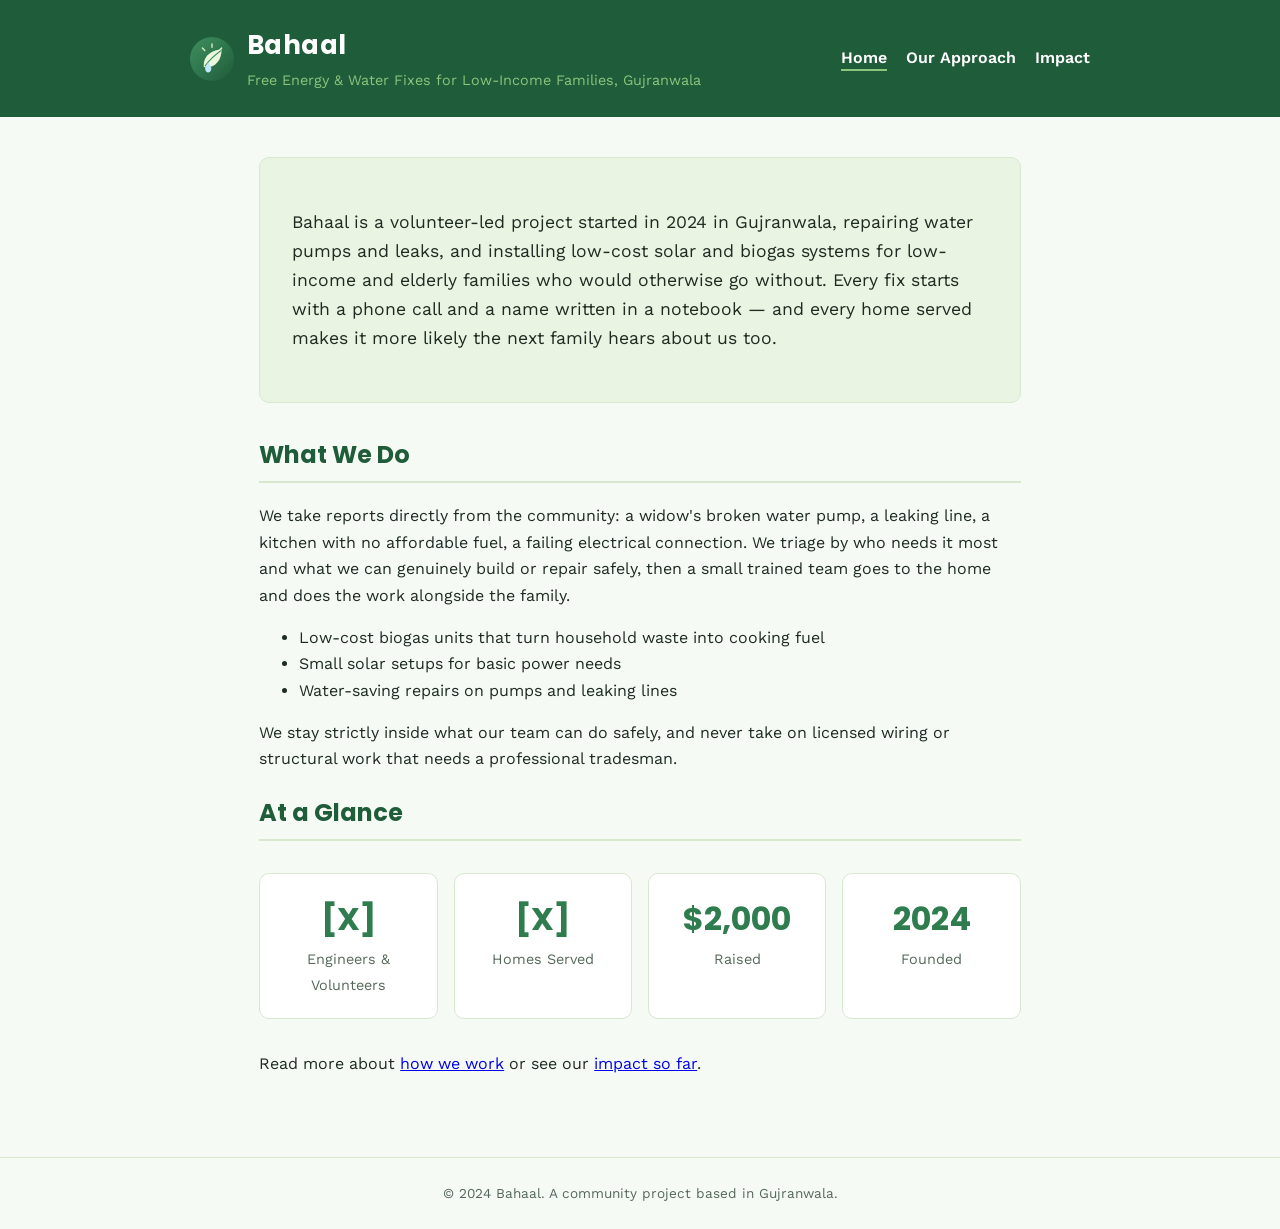
==== index.html @ b58afd3d "Initial Bahaal documentation site Green environmental theme with logo, clean extension-less URLs via" ====
<!DOCTYPE html>
<html lang="en">
<head>
<meta charset="UTF-8">
<meta name="viewport" content="width=device-width, initial-scale=1.0">
<title>Bahaal — Free Energy & Water Fixes</title>
<meta name="description" content="Bahaal provides free solar, biogas, and water-saving fixes to low-income and elderly families in Gujranwala.">
<link rel="stylesheet" href="/style.css">
<link rel="icon" type="image/svg+xml" href="/logo.svg">
</head>
<body>
<header>
  <div class="header-inner">
    <div class="brand">
      <img src="/logo.svg" alt="Bahaal logo">
      <div>
        <h1>Bahaal</h1>
        <p class="tagline">Free Energy & Water Fixes for Low-Income Families, Gujranwala</p>
      </div>
    </div>
    <nav>
      <ul>
        <li><a href="/" class="active">Home</a></li>
        <li><a href="/approach/">Our Approach</a></li>
        <li><a href="/impact/">Impact</a></li>
      </ul>
    </nav>
  </div>
</header>

<main>
  <section class="hero">
    <p>
      Bahaal is a volunteer-led project started in 2024 in Gujranwala, repairing water pumps and leaks,
      and installing low-cost solar and biogas systems for low-income and elderly families who would
      otherwise go without. Every fix starts with a phone call and a name written in a notebook &mdash;
      and every home served makes it more likely the next family hears about us too.
    </p>
  </section>

  <h2>What We Do</h2>
  <p>
    We take reports directly from the community: a widow's broken water pump, a leaking line, a kitchen
    with no affordable fuel, a failing electrical connection. We triage by who needs it most and what we
    can genuinely build or repair safely, then a small trained team goes to the home and does the work
    alongside the family.
  </p>
  <ul>
    <li>Low-cost biogas units that turn household waste into cooking fuel</li>
    <li>Small solar setups for basic power needs</li>
    <li>Water-saving repairs on pumps and leaking lines</li>
  </ul>
  <p>
    We stay strictly inside what our team can do safely, and never take on licensed wiring or structural
    work that needs a professional tradesman.
  </p>

  <h2>At a Glance</h2>
  <div class="stats">
    <div class="stat-card">
      <span class="num">[X]</span>
      <span class="label">Engineers &amp; Volunteers</span>
    </div>
    <div class="stat-card">
      <span class="num">[X]</span>
      <span class="label">Homes Served</span>
    </div>
    <div class="stat-card">
      <span class="num">$2,000</span>
      <span class="label">Raised</span>
    </div>
    <div class="stat-card">
      <span class="num">2024</span>
      <span class="label">Founded</span>
    </div>
  </div>

  <p>
    Read more about <a href="/approach/">how we work</a> or see our
    <a href="/impact/">impact so far</a>.
  </p>
</main>

<footer>
  &copy; 2024 Bahaal. A community project based in Gujranwala.
</footer>
</body>
</html>
---- style.css ----
@import url('https://fonts.googleapis.com/css2?family=Poppins:wght@600;700&family=Work+Sans:wght@400;500;600&display=swap');

:root {
  --bg: #f6faf5;
  --bg-alt: #e9f4e3;
  --text: #1e2b21;
  --text-muted: #56685a;
  --accent: #2f7d4f;
  --accent-dark: #1f5c3a;
  --accent-light: #8bc57e;
  --card: #ffffff;
  --border: #d7e8cf;
}

* {
  box-sizing: border-box;
}

body {
  margin: 0;
  font-family: 'Work Sans', system-ui, sans-serif;
  background: var(--bg);
  color: var(--text);
  line-height: 1.65;
}

h1, h2 {
  font-family: 'Poppins', system-ui, sans-serif;
}

header {
  background: var(--accent-dark);
  color: #fff;
  padding: 1.5rem 1rem;
}

.header-inner {
  max-width: 900px;
  margin: 0 auto;
  display: flex;
  flex-wrap: wrap;
  align-items: center;
  justify-content: space-between;
  gap: 1rem;
}

.brand {
  display: flex;
  align-items: center;
  gap: 0.8rem;
}

.brand img {
  width: 44px;
  height: 44px;
}

header h1 {
  margin: 0;
  font-size: 1.6rem;
  letter-spacing: 0.02em;
}

header .tagline {
  margin: 0.2rem 0 0;
  font-size: 0.9rem;
  color: var(--accent-light);
}

nav ul {
  list-style: none;
  display: flex;
  gap: 1.2rem;
  margin: 0;
  padding: 0;
}

nav a {
  color: #fff;
  text-decoration: none;
  font-weight: 600;
  border-bottom: 2px solid transparent;
  padding-bottom: 2px;
}

nav a:hover,
nav a.active {
  border-bottom-color: var(--accent-light);
}

main {
  max-width: 800px;
  margin: 0 auto;
  padding: 2.5rem 1.2rem 4rem;
}

h2 {
  color: var(--accent-dark);
  border-bottom: 2px solid var(--border);
  padding-bottom: 0.4rem;
}

.hero {
  background: var(--bg-alt);
  border: 1px solid var(--border);
  border-radius: 10px;
  padding: 2rem;
  margin-bottom: 2rem;
}

.hero p {
  font-size: 1.1rem;
}

.stats {
  display: flex;
  flex-wrap: wrap;
  gap: 1rem;
  margin: 2rem 0;
}

.stat-card {
  background: var(--card);
  border: 1px solid var(--border);
  border-radius: 10px;
  padding: 1.2rem;
  flex: 1 1 140px;
  text-align: center;
}

.stat-card .num {
  font-family: 'Poppins', system-ui, sans-serif;
  font-size: 2rem;
  font-weight: 700;
  color: var(--accent);
  display: block;
}

.stat-card .label {
  font-size: 0.9rem;
  color: var(--text-muted);
}

.placeholder {
  background: var(--bg-alt);
  border: 1px dashed var(--border);
  border-radius: 10px;
  padding: 1.5rem;
  color: var(--text-muted);
  text-align: center;
  font-style: italic;
  margin: 1rem 0;
}

.timeline {
  padding-left: 0;
  list-style: none;
}

.timeline li {
  margin-bottom: 1.4rem;
  padding-left: 1.2rem;
  border-left: 3px solid var(--accent);
}

.timeline strong {
  color: var(--accent-dark);
}

footer {
  text-align: center;
  padding: 1.5rem 1rem;
  color: var(--text-muted);
  font-size: 0.85rem;
  border-top: 1px solid var(--border);
}

table {
  width: 100%;
  border-collapse: collapse;
  margin: 1.5rem 0;
}

th, td {
  border: 1px solid var(--border);
  padding: 0.6rem 0.8rem;
  text-align: left;
}

th {
  background: var(--bg-alt);
}
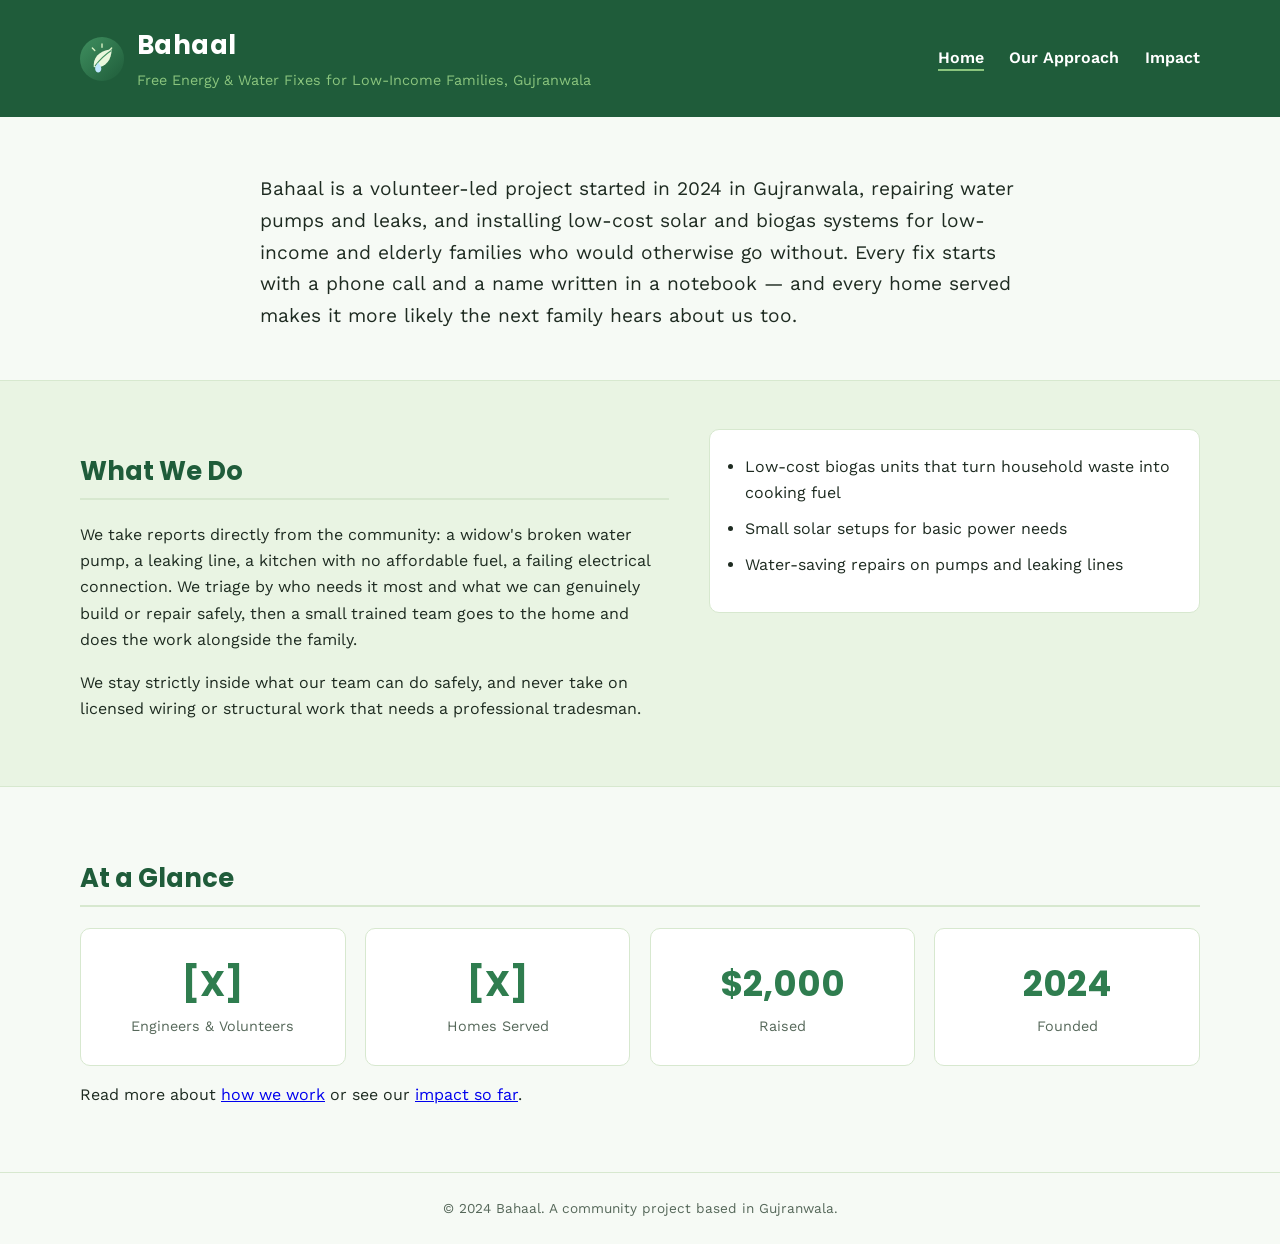
==== commit 612090ae: "Fix desktop layout: replace narrow centered column with full-bleed bands The 800px centered column l" ====
--- a/index.html
+++ b/index.html
@@ -29,7 +29,7 @@
 </header>
 
 <main>
-  <section class="hero">
+  <section class="band hero">
     <p>
       Bahaal is a volunteer-led project started in 2024 in Gujranwala, repairing water pumps and leaks,
       and installing low-cost solar and biogas systems for low-income and elderly families who would
@@ -38,47 +38,58 @@
     </p>
   </section>
 
-  <h2>What We Do</h2>
-  <p>
-    We take reports directly from the community: a widow's broken water pump, a leaking line, a kitchen
-    with no affordable fuel, a failing electrical connection. We triage by who needs it most and what we
-    can genuinely build or repair safely, then a small trained team goes to the home and does the work
-    alongside the family.
-  </p>
-  <ul>
-    <li>Low-cost biogas units that turn household waste into cooking fuel</li>
-    <li>Small solar setups for basic power needs</li>
-    <li>Water-saving repairs on pumps and leaking lines</li>
-  </ul>
-  <p>
-    We stay strictly inside what our team can do safely, and never take on licensed wiring or structural
-    work that needs a professional tradesman.
-  </p>
+  <section class="band band-alt">
+    <div class="two-col">
+      <div>
+        <h2>What We Do</h2>
+        <p>
+          We take reports directly from the community: a widow's broken water pump, a leaking line, a
+          kitchen with no affordable fuel, a failing electrical connection. We triage by who needs it
+          most and what we can genuinely build or repair safely, then a small trained team goes to the
+          home and does the work alongside the family.
+        </p>
+        <p>
+          We stay strictly inside what our team can do safely, and never take on licensed wiring or
+          structural work that needs a professional tradesman.
+        </p>
+      </div>
+      <ul>
+        <li>Low-cost biogas units that turn household waste into cooking fuel</li>
+        <li>Small solar setups for basic power needs</li>
+        <li>Water-saving repairs on pumps and leaking lines</li>
+      </ul>
+    </div>
+  </section>
 
-  <h2>At a Glance</h2>
-  <div class="stats">
-    <div class="stat-card">
-      <span class="num">[X]</span>
-      <span class="label">Engineers &amp; Volunteers</span>
+  <section class="band">
+    <div class="wrap">
+      <h2>At a Glance</h2>
     </div>
-    <div class="stat-card">
-      <span class="num">[X]</span>
-      <span class="label">Homes Served</span>
+    <div class="stats">
+      <div class="stat-card">
+        <span class="num">[X]</span>
+        <span class="label">Engineers &amp; Volunteers</span>
+      </div>
+      <div class="stat-card">
+        <span class="num">[X]</span>
+        <span class="label">Homes Served</span>
+      </div>
+      <div class="stat-card">
+        <span class="num">$2,000</span>
+        <span class="label">Raised</span>
+      </div>
+      <div class="stat-card">
+        <span class="num">2024</span>
+        <span class="label">Founded</span>
+      </div>
     </div>
-    <div class="stat-card">
-      <span class="num">$2,000</span>
-      <span class="label">Raised</span>
+    <div class="wrap">
+      <p>
+        Read more about <a href="/approach/">how we work</a> or see our
+        <a href="/impact/">impact so far</a>.
+      </p>
     </div>
-    <div class="stat-card">
-      <span class="num">2024</span>
-      <span class="label">Founded</span>
-    </div>
-  </div>
-
-  <p>
-    Read more about <a href="/approach/">how we work</a> or see our
-    <a href="/impact/">impact so far</a>.
-  </p>
+  </section>
 </main>
 
 <footer>
--- a/style.css
+++ b/style.css
@@ -10,10 +10,15 @@
   --accent-light: #8bc57e;
   --card: #ffffff;
   --border: #d7e8cf;
+  --wrap: 1120px;
 }
 
 * {
   box-sizing: border-box;
+}
+
+html, body {
+  width: 100%;
 }
 
 body {
@@ -31,11 +36,11 @@
 header {
   background: var(--accent-dark);
   color: #fff;
-  padding: 1.5rem 1rem;
+  padding: 1.5rem 2rem;
 }
 
 .header-inner {
-  max-width: 900px;
+  max-width: var(--wrap);
   margin: 0 auto;
   display: flex;
   flex-wrap: wrap;
@@ -53,6 +58,7 @@
 .brand img {
   width: 44px;
   height: 44px;
+  flex-shrink: 0;
 }
 
 header h1 {
@@ -70,7 +76,7 @@
 nav ul {
   list-style: none;
   display: flex;
-  gap: 1.2rem;
+  gap: 1.6rem;
   margin: 0;
   padding: 0;
 }
@@ -88,49 +94,91 @@
   border-bottom-color: var(--accent-light);
 }
 
+/* Full-bleed color bands, each with a constrained inner wrapper */
+.band {
+  width: 100%;
+  padding: 3rem 2rem;
+}
+
+.band-alt {
+  background: var(--bg-alt);
+  border-top: 1px solid var(--border);
+  border-bottom: 1px solid var(--border);
+}
+
+.wrap {
+  max-width: var(--wrap);
+  margin: 0 auto;
+}
+
+.wrap-narrow {
+  max-width: 780px;
+  margin: 0 auto;
+}
+
 main {
-  max-width: 800px;
-  margin: 0 auto;
-  padding: 2.5rem 1.2rem 4rem;
+  display: block;
+  width: 100%;
+}
+
+main > .band:first-child {
+  padding-top: 3.5rem;
 }
 
 h2 {
   color: var(--accent-dark);
   border-bottom: 2px solid var(--border);
   padding-bottom: 0.4rem;
-}
-
-.hero {
-  background: var(--bg-alt);
+  font-size: 1.6rem;
+}
+
+.hero p {
+  font-size: 1.2rem;
+  max-width: 760px;
+  margin: 0 auto;
+}
+
+.two-col {
+  display: grid;
+  grid-template-columns: 1.2fr 1fr;
+  gap: 2.5rem;
+  align-items: start;
+  max-width: var(--wrap);
+  margin: 0 auto;
+}
+
+.two-col ul {
+  margin: 0;
+  padding-left: 1.2rem;
+  background: var(--card);
   border: 1px solid var(--border);
   border-radius: 10px;
-  padding: 2rem;
-  margin-bottom: 2rem;
-}
-
-.hero p {
-  font-size: 1.1rem;
+  padding: 1.5rem 1.5rem 1.5rem 2.2rem;
+}
+
+.two-col li {
+  margin-bottom: 0.6rem;
 }
 
 .stats {
-  display: flex;
-  flex-wrap: wrap;
-  gap: 1rem;
-  margin: 2rem 0;
+  display: grid;
+  grid-template-columns: repeat(auto-fit, minmax(180px, 1fr));
+  gap: 1.2rem;
+  max-width: var(--wrap);
+  margin: 0 auto;
 }
 
 .stat-card {
   background: var(--card);
   border: 1px solid var(--border);
   border-radius: 10px;
-  padding: 1.2rem;
-  flex: 1 1 140px;
+  padding: 1.6rem 1.2rem;
   text-align: center;
 }
 
 .stat-card .num {
   font-family: 'Poppins', system-ui, sans-serif;
-  font-size: 2rem;
+  font-size: 2.2rem;
   font-weight: 700;
   color: var(--accent);
   display: block;
@@ -155,16 +203,26 @@
 .timeline {
   padding-left: 0;
   list-style: none;
+  display: grid;
+  grid-template-columns: repeat(auto-fit, minmax(260px, 1fr));
+  gap: 1.5rem;
+  max-width: var(--wrap);
+  margin: 0 auto;
 }
 
 .timeline li {
-  margin-bottom: 1.4rem;
-  padding-left: 1.2rem;
-  border-left: 3px solid var(--accent);
+  margin: 0;
+  padding: 1.2rem 1.4rem;
+  background: var(--card);
+  border: 1px solid var(--border);
+  border-left: 4px solid var(--accent);
+  border-radius: 8px;
 }
 
 .timeline strong {
   color: var(--accent-dark);
+  display: block;
+  margin-bottom: 0.3rem;
 }
 
 footer {
@@ -179,6 +237,7 @@
   width: 100%;
   border-collapse: collapse;
   margin: 1.5rem 0;
+  max-width: var(--wrap);
 }
 
 th, td {
@@ -190,3 +249,15 @@
 th {
   background: var(--bg-alt);
 }
+
+@media (max-width: 800px) {
+  .two-col {
+    grid-template-columns: 1fr;
+  }
+  header {
+    padding: 1.2rem;
+  }
+  .band {
+    padding: 2rem 1.2rem;
+  }
+}
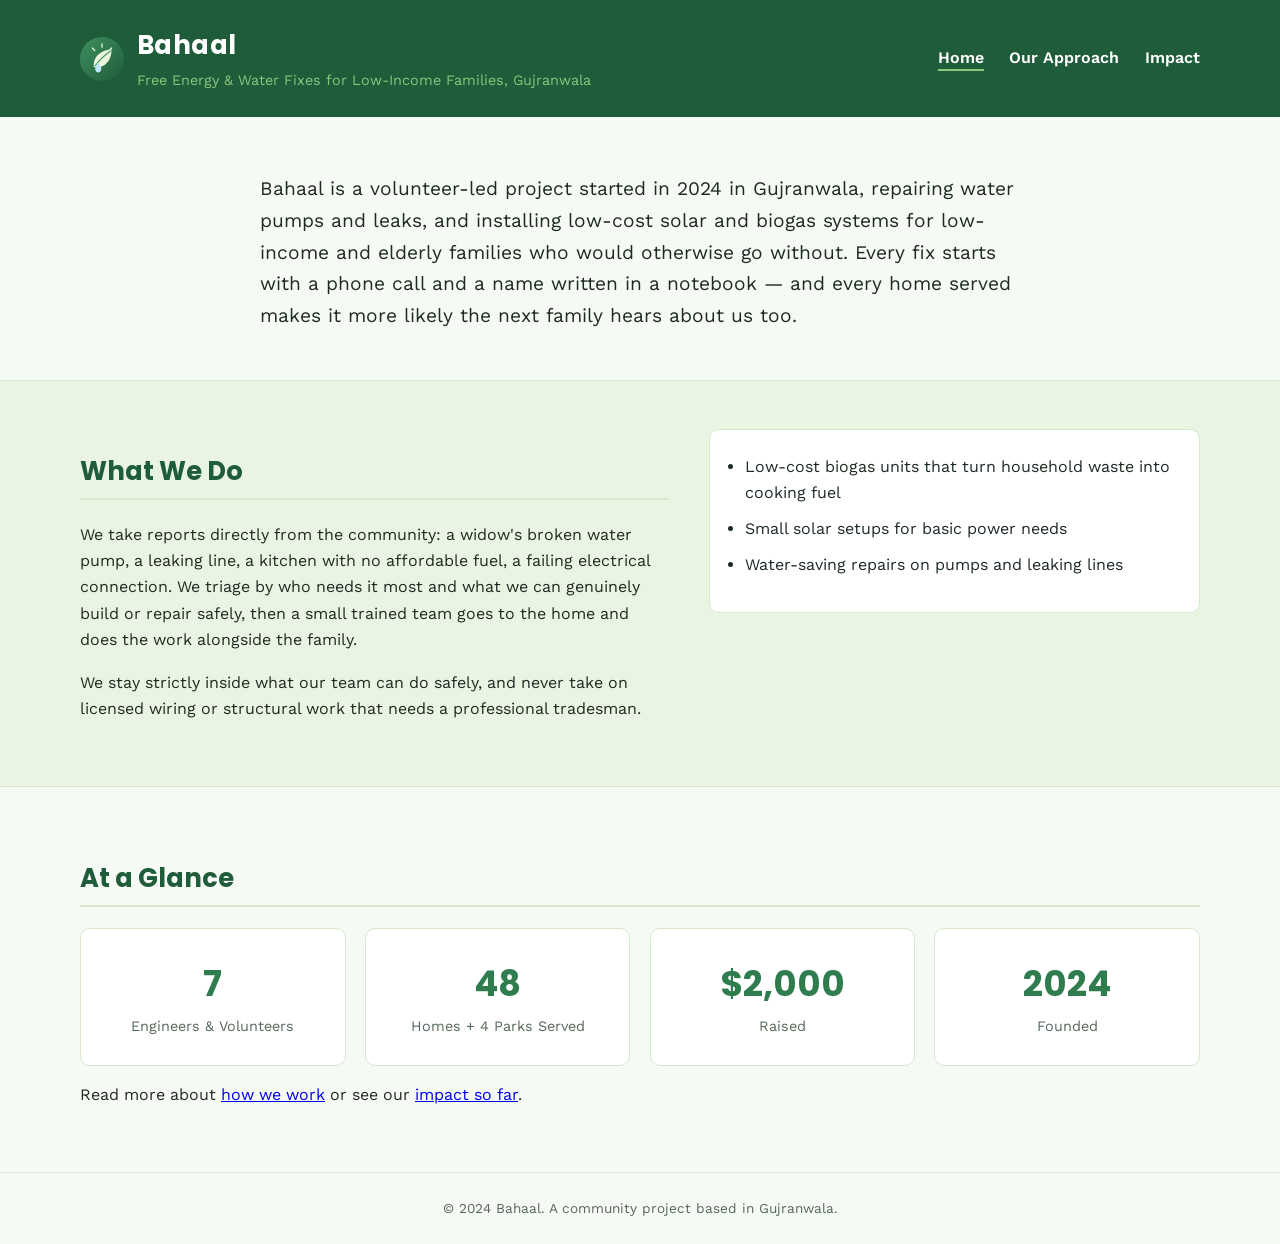
==== commit df4218bc: "Add real impact numbers and before/after data for all 48 homes Fills in team size, homes/parks serve" ====
--- a/index.html
+++ b/index.html
@@ -67,12 +67,12 @@
     </div>
     <div class="stats">
       <div class="stat-card">
-        <span class="num">[X]</span>
+        <span class="num">7</span>
         <span class="label">Engineers &amp; Volunteers</span>
       </div>
       <div class="stat-card">
-        <span class="num">[X]</span>
-        <span class="label">Homes Served</span>
+        <span class="num">48</span>
+        <span class="label">Homes + 4 Parks Served</span>
       </div>
       <div class="stat-card">
         <span class="num">$2,000</span>
--- a/style.css
+++ b/style.css
@@ -132,6 +132,17 @@
   font-size: 1.6rem;
 }
 
+h3 {
+  font-family: 'Poppins', system-ui, sans-serif;
+  color: var(--accent-dark);
+  font-size: 1.15rem;
+  margin: 2rem 0 0.6rem;
+}
+
+table + h3 {
+  margin-top: 2.5rem;
+}
+
 .hero p {
   font-size: 1.2rem;
   max-width: 760px;
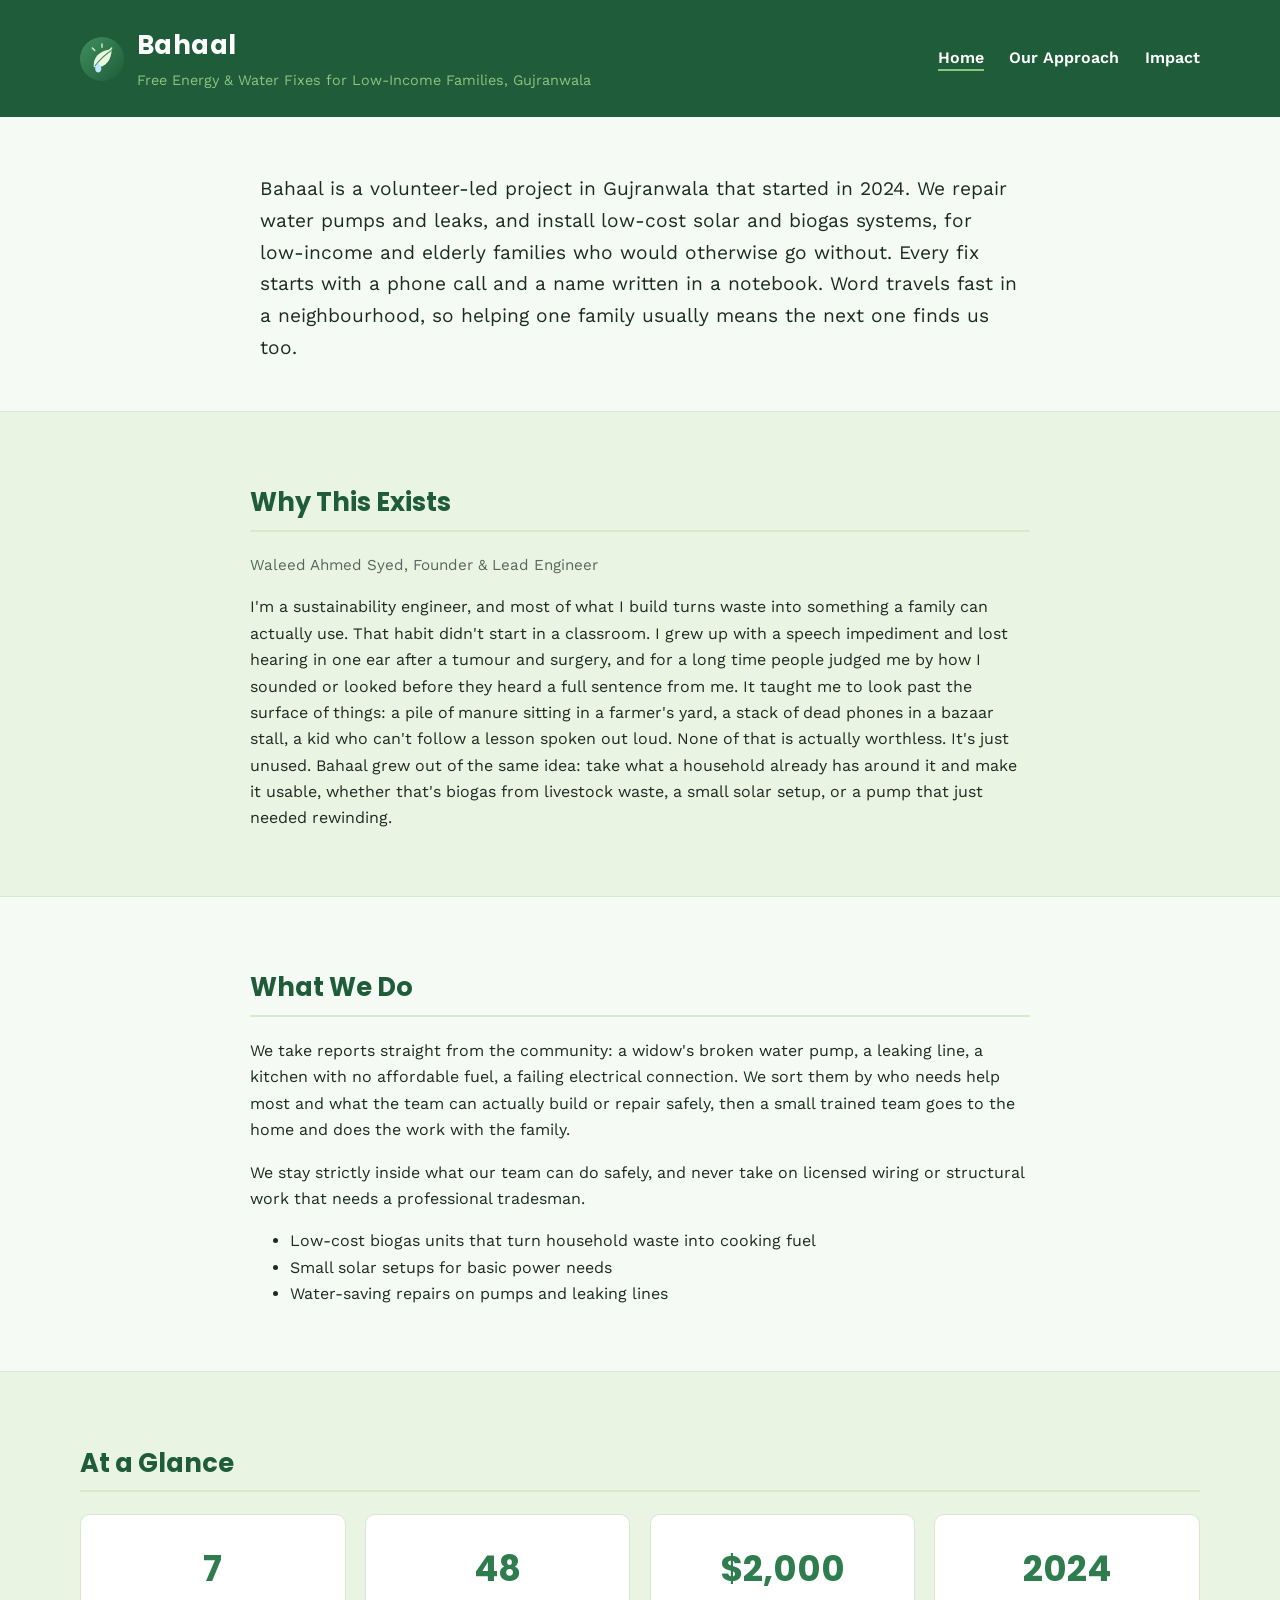
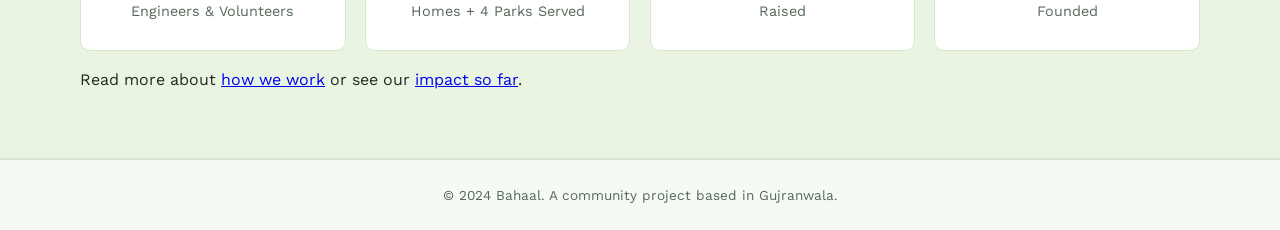
==== commit 9328b2a3: "Replace photo placeholders with real service log data, add founder note Removes all photo sections p" ====
--- a/index.html
+++ b/index.html
@@ -3,7 +3,7 @@
 <head>
 <meta charset="UTF-8">
 <meta name="viewport" content="width=device-width, initial-scale=1.0">
-<title>Bahaal — Free Energy & Water Fixes</title>
+<title>Bahaal - Free Energy & Water Fixes</title>
 <meta name="description" content="Bahaal provides free solar, biogas, and water-saving fixes to low-income and elderly families in Gujranwala.">
 <link rel="stylesheet" href="/style.css">
 <link rel="icon" type="image/svg+xml" href="/logo.svg">
@@ -31,28 +31,44 @@
 <main>
   <section class="band hero">
     <p>
-      Bahaal is a volunteer-led project started in 2024 in Gujranwala, repairing water pumps and leaks,
-      and installing low-cost solar and biogas systems for low-income and elderly families who would
-      otherwise go without. Every fix starts with a phone call and a name written in a notebook &mdash;
-      and every home served makes it more likely the next family hears about us too.
+      Bahaal is a volunteer-led project in Gujranwala that started in 2024. We repair water pumps and
+      leaks, and install low-cost solar and biogas systems, for low-income and elderly families who would
+      otherwise go without. Every fix starts with a phone call and a name written in a notebook. Word
+      travels fast in a neighbourhood, so helping one family usually means the next one finds us too.
     </p>
   </section>
 
   <section class="band band-alt">
-    <div class="two-col">
-      <div>
-        <h2>What We Do</h2>
-        <p>
-          We take reports directly from the community: a widow's broken water pump, a leaking line, a
-          kitchen with no affordable fuel, a failing electrical connection. We triage by who needs it
-          most and what we can genuinely build or repair safely, then a small trained team goes to the
-          home and does the work alongside the family.
-        </p>
-        <p>
-          We stay strictly inside what our team can do safely, and never take on licensed wiring or
-          structural work that needs a professional tradesman.
-        </p>
-      </div>
+    <div class="wrap-narrow">
+      <h2>Why This Exists</h2>
+      <p class="note">Waleed Ahmed Syed, Founder &amp; Lead Engineer</p>
+      <p>
+        I'm a sustainability engineer, and most of what I build turns waste into something a family can
+        actually use. That habit didn't start in a classroom. I grew up with a speech impediment and lost
+        hearing in one ear after a tumour and surgery, and for a long time people judged me by how I
+        sounded or looked before they heard a full sentence from me. It taught me to look past the surface
+        of things: a pile of manure sitting in a farmer's yard, a stack of dead phones in a bazaar stall, a
+        kid who can't follow a lesson spoken out loud. None of that is actually worthless. It's just
+        unused. Bahaal grew out of the same idea: take what a household already has around it and make it
+        usable, whether that's biogas from livestock waste, a small solar setup, or a pump that just
+        needed rewinding.
+      </p>
+    </div>
+  </section>
+
+  <section class="band">
+    <div class="wrap-narrow">
+      <h2>What We Do</h2>
+      <p>
+        We take reports straight from the community: a widow's broken water pump, a leaking line, a
+        kitchen with no affordable fuel, a failing electrical connection. We sort them by who needs help
+        most and what the team can actually build or repair safely, then a small trained team goes to the
+        home and does the work with the family.
+      </p>
+      <p>
+        We stay strictly inside what our team can do safely, and never take on licensed wiring or
+        structural work that needs a professional tradesman.
+      </p>
       <ul>
         <li>Low-cost biogas units that turn household waste into cooking fuel</li>
         <li>Small solar setups for basic power needs</li>
@@ -61,7 +77,7 @@
     </div>
   </section>
 
-  <section class="band">
+  <section class="band band-alt">
     <div class="wrap">
       <h2>At a Glance</h2>
     </div>
--- a/style.css
+++ b/style.css
@@ -244,11 +244,25 @@
   border-top: 1px solid var(--border);
 }
 
+.table-scroll {
+  overflow-x: auto;
+  max-width: var(--wrap);
+  margin: 1.5rem 0;
+}
+
 table {
   width: 100%;
   border-collapse: collapse;
-  margin: 1.5rem 0;
-  max-width: var(--wrap);
+  max-width: var(--wrap);
+}
+
+.table-scroll table {
+  margin: 0;
+}
+
+.note {
+  color: var(--text-muted);
+  font-size: 0.95rem;
 }
 
 th, td {
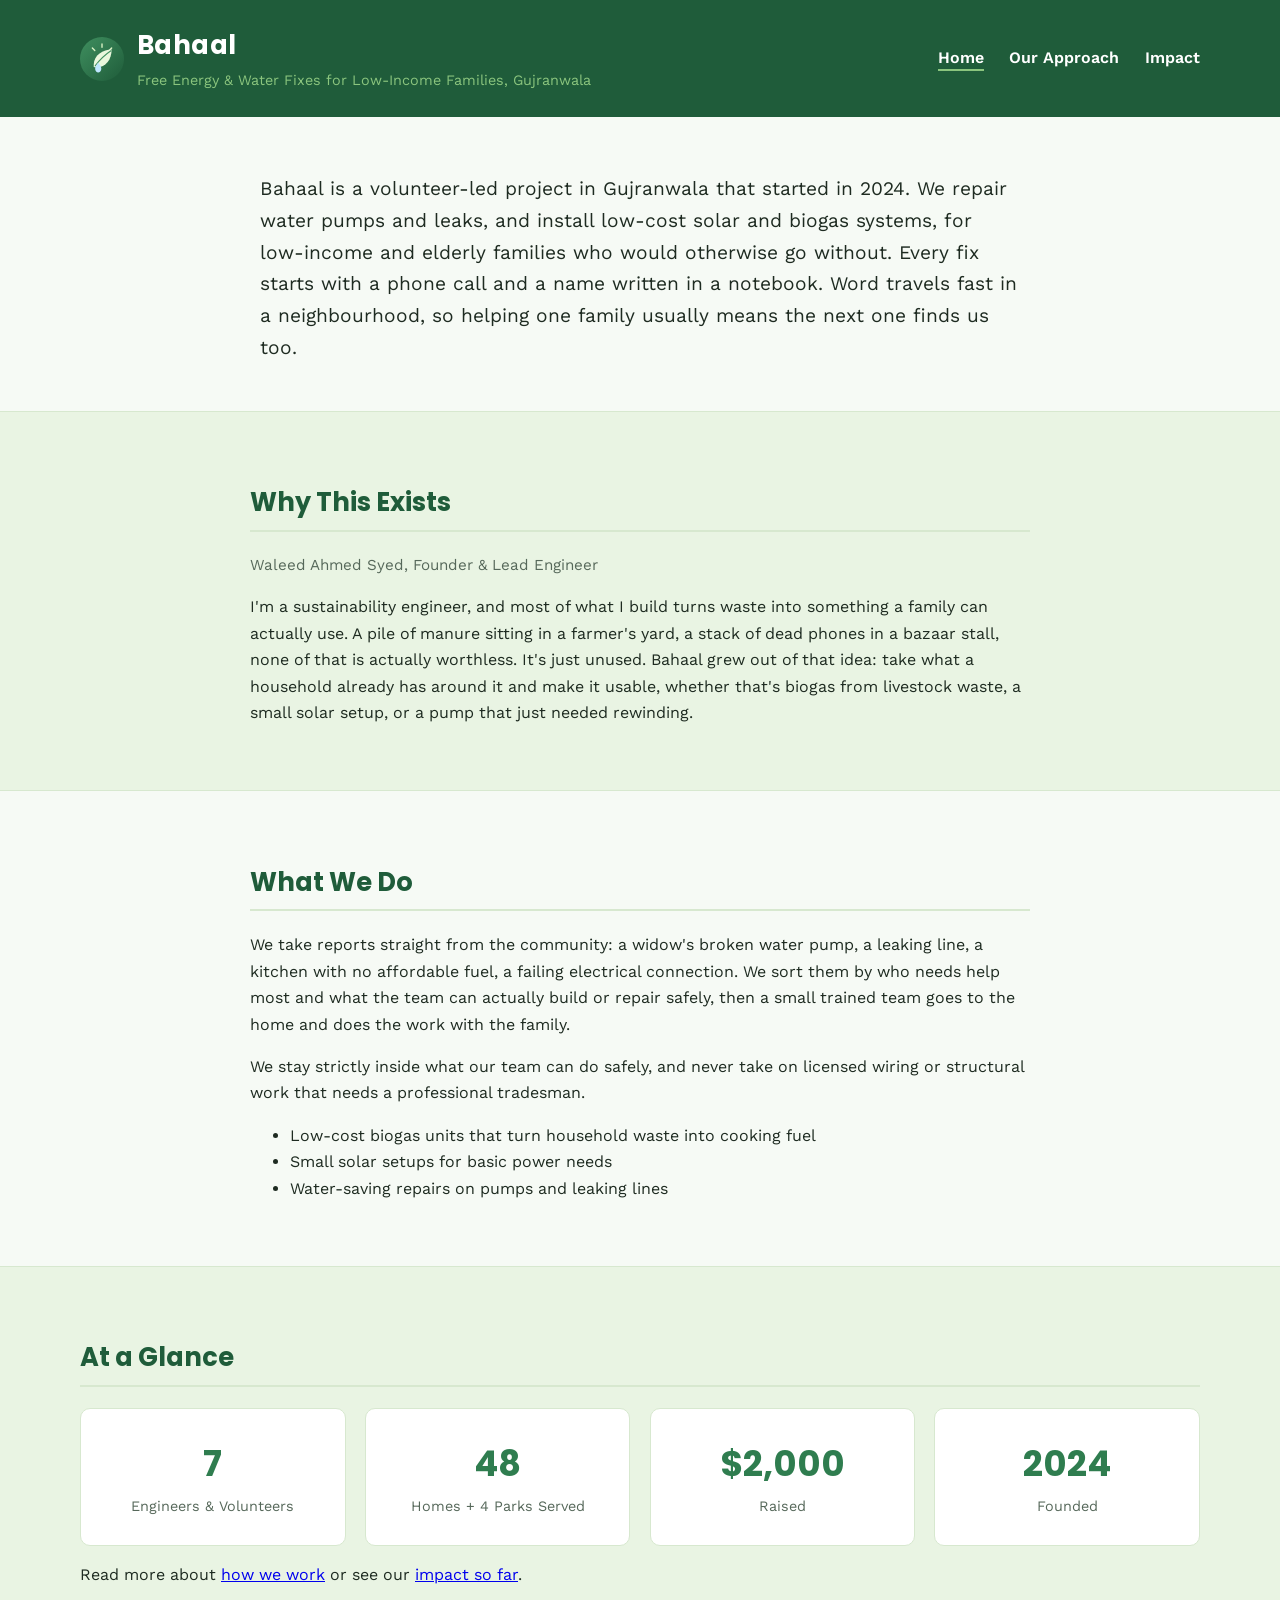
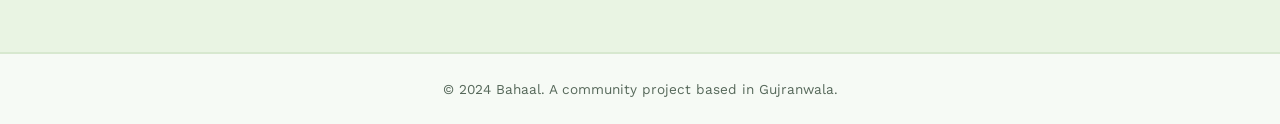
==== commit c3049ca5: "Trim full logs to short examples, shorten founder note Replaces the full 48-row service log and befo" ====
--- a/index.html
+++ b/index.html
@@ -44,14 +44,10 @@
       <p class="note">Waleed Ahmed Syed, Founder &amp; Lead Engineer</p>
       <p>
         I'm a sustainability engineer, and most of what I build turns waste into something a family can
-        actually use. That habit didn't start in a classroom. I grew up with a speech impediment and lost
-        hearing in one ear after a tumour and surgery, and for a long time people judged me by how I
-        sounded or looked before they heard a full sentence from me. It taught me to look past the surface
-        of things: a pile of manure sitting in a farmer's yard, a stack of dead phones in a bazaar stall, a
-        kid who can't follow a lesson spoken out loud. None of that is actually worthless. It's just
-        unused. Bahaal grew out of the same idea: take what a household already has around it and make it
-        usable, whether that's biogas from livestock waste, a small solar setup, or a pump that just
-        needed rewinding.
+        actually use. A pile of manure sitting in a farmer's yard, a stack of dead phones in a bazaar
+        stall, none of that is actually worthless. It's just unused. Bahaal grew out of that idea: take
+        what a household already has around it and make it usable, whether that's biogas from livestock
+        waste, a small solar setup, or a pump that just needed rewinding.
       </p>
     </div>
   </section>
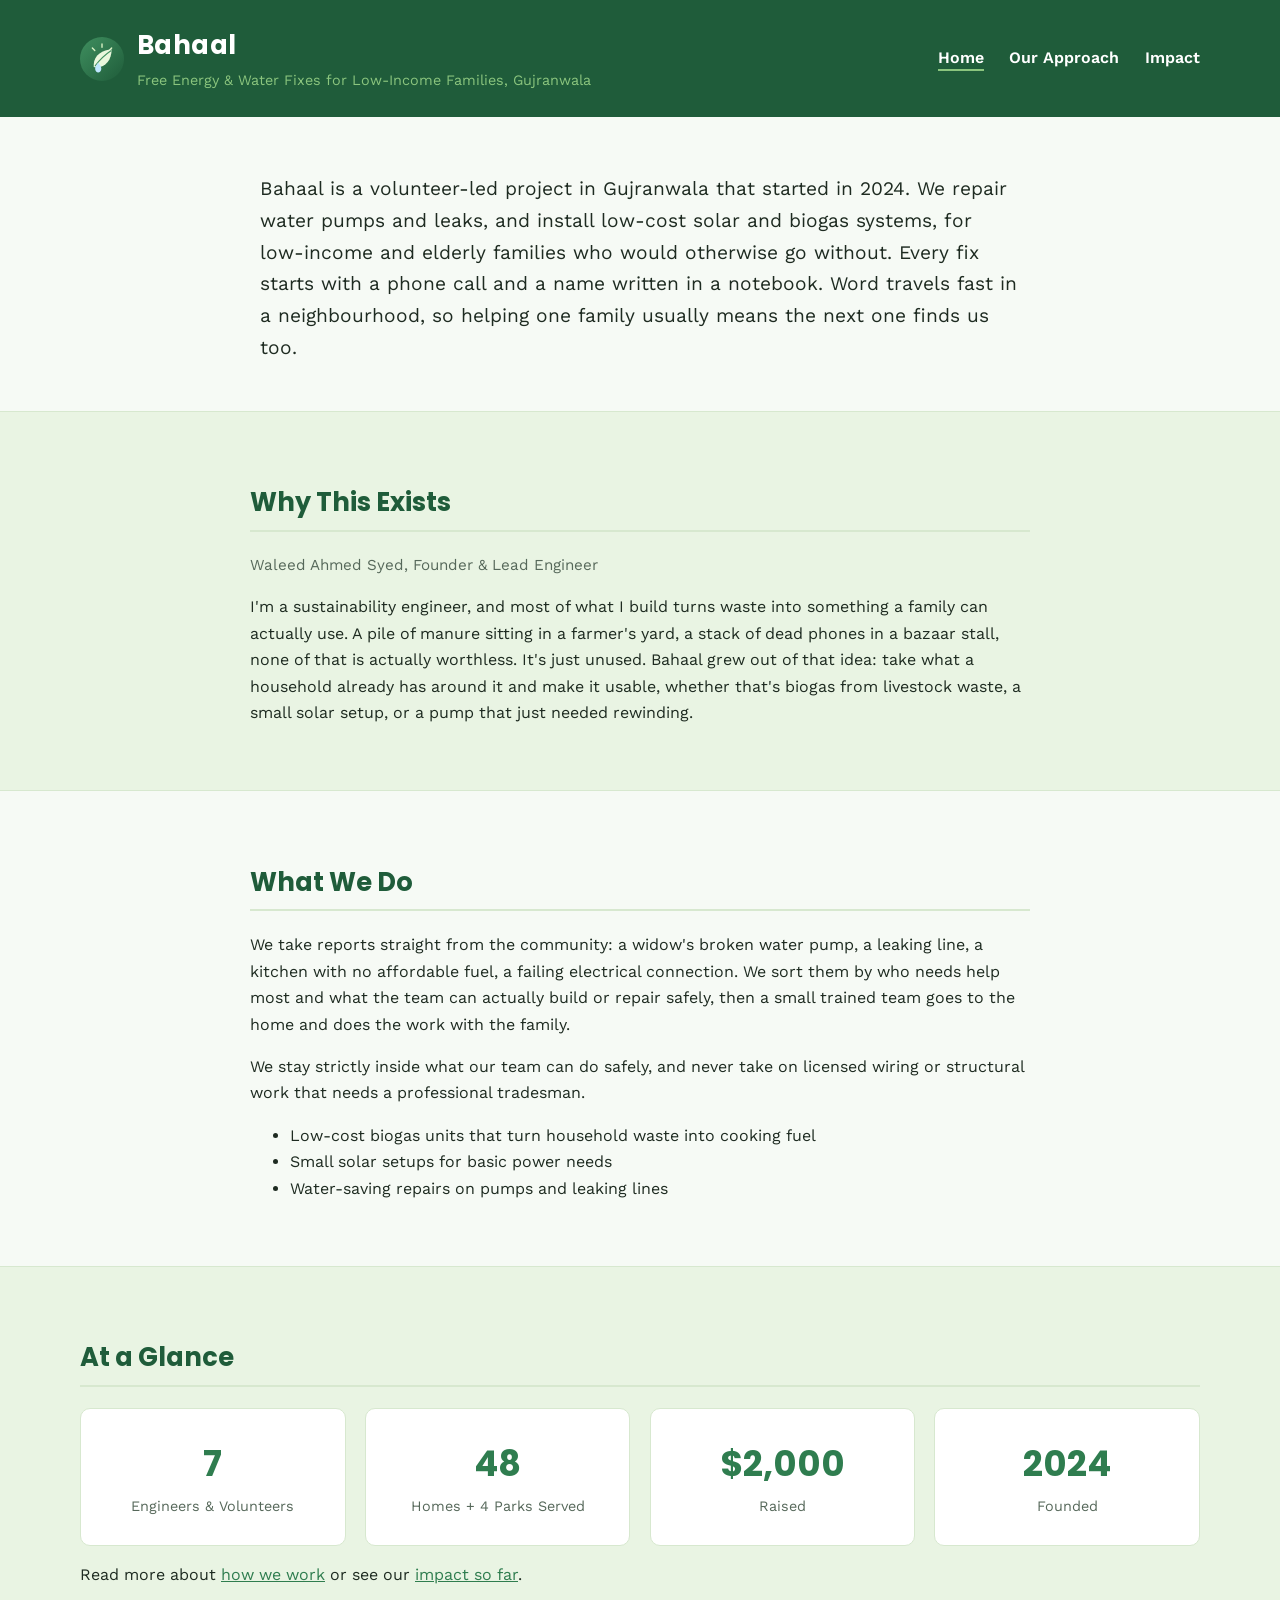
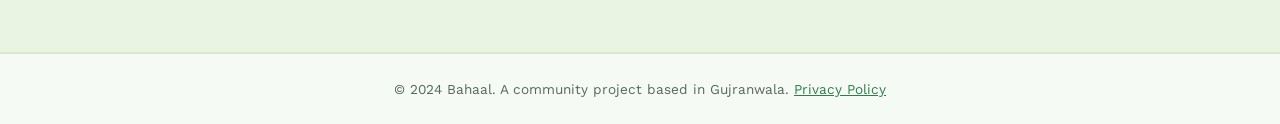
==== commit 77093013: "Add SEO/privacy/repo standards and fix link color Adds canonical tags, Open Graph metadata, NGO JSON" ====
--- a/index.html
+++ b/index.html
@@ -5,8 +5,29 @@
 <meta name="viewport" content="width=device-width, initial-scale=1.0">
 <title>Bahaal - Free Energy & Water Fixes</title>
 <meta name="description" content="Bahaal provides free solar, biogas, and water-saving fixes to low-income and elderly families in Gujranwala.">
+<link rel="canonical" href="https://bahaalgrw.site/">
+<meta property="og:title" content="Bahaal - Free Energy & Water Fixes">
+<meta property="og:description" content="Bahaal provides free solar, biogas, and water-saving fixes to low-income and elderly families in Gujranwala.">
+<meta property="og:image" content="https://bahaalgrw.site/og-image.png">
+<meta property="og:url" content="https://bahaalgrw.site/">
+<meta property="og:type" content="website">
 <link rel="stylesheet" href="/style.css">
 <link rel="icon" type="image/svg+xml" href="/logo.svg">
+<script type="application/ld+json">
+{
+  "@context": "https://schema.org",
+  "@type": "NGO",
+  "name": "Bahaal",
+  "url": "https://bahaalgrw.site/",
+  "logo": "https://bahaalgrw.site/logo.svg",
+  "foundingDate": "2024",
+  "description": "Bahaal is a volunteer-led project in Gujranwala, Pakistan that repairs water pumps and leaks and installs low-cost solar and biogas systems for low-income and elderly families.",
+  "areaServed": {
+    "@type": "City",
+    "name": "Gujranwala"
+  }
+}
+</script>
 </head>
 <body>
 <header>
@@ -105,7 +126,7 @@
 </main>
 
 <footer>
-  &copy; 2024 Bahaal. A community project based in Gujranwala.
+  &copy; 2024 Bahaal. A community project based in Gujranwala. <a href="/privacy/">Privacy Policy</a>
 </footer>
 </body>
 </html>
--- a/style.css
+++ b/style.css
@@ -33,6 +33,14 @@
   font-family: 'Poppins', system-ui, sans-serif;
 }
 
+main a, footer a {
+  color: var(--accent);
+}
+
+main a:hover, footer a:hover {
+  color: var(--accent-dark);
+}
+
 header {
   background: var(--accent-dark);
   color: #fff;
@@ -212,6 +220,7 @@
 }
 
 .timeline {
+  counter-reset: step;
   padding-left: 0;
   list-style: none;
   display: grid;
@@ -222,12 +231,31 @@
 }
 
 .timeline li {
-  margin: 0;
-  padding: 1.2rem 1.4rem;
+  counter-increment: step;
+  position: relative;
+  margin: 0;
+  padding: 1.4rem 1.4rem 1.2rem 3.2rem;
   background: var(--card);
   border: 1px solid var(--border);
-  border-left: 4px solid var(--accent);
   border-radius: 8px;
+}
+
+.timeline li::before {
+  content: counter(step);
+  position: absolute;
+  top: 1.1rem;
+  left: 1rem;
+  width: 1.6rem;
+  height: 1.6rem;
+  border-radius: 50%;
+  background: var(--accent);
+  color: #fff;
+  font-family: 'Poppins', system-ui, sans-serif;
+  font-size: 0.85rem;
+  font-weight: 700;
+  display: flex;
+  align-items: center;
+  justify-content: center;
 }
 
 .timeline strong {
